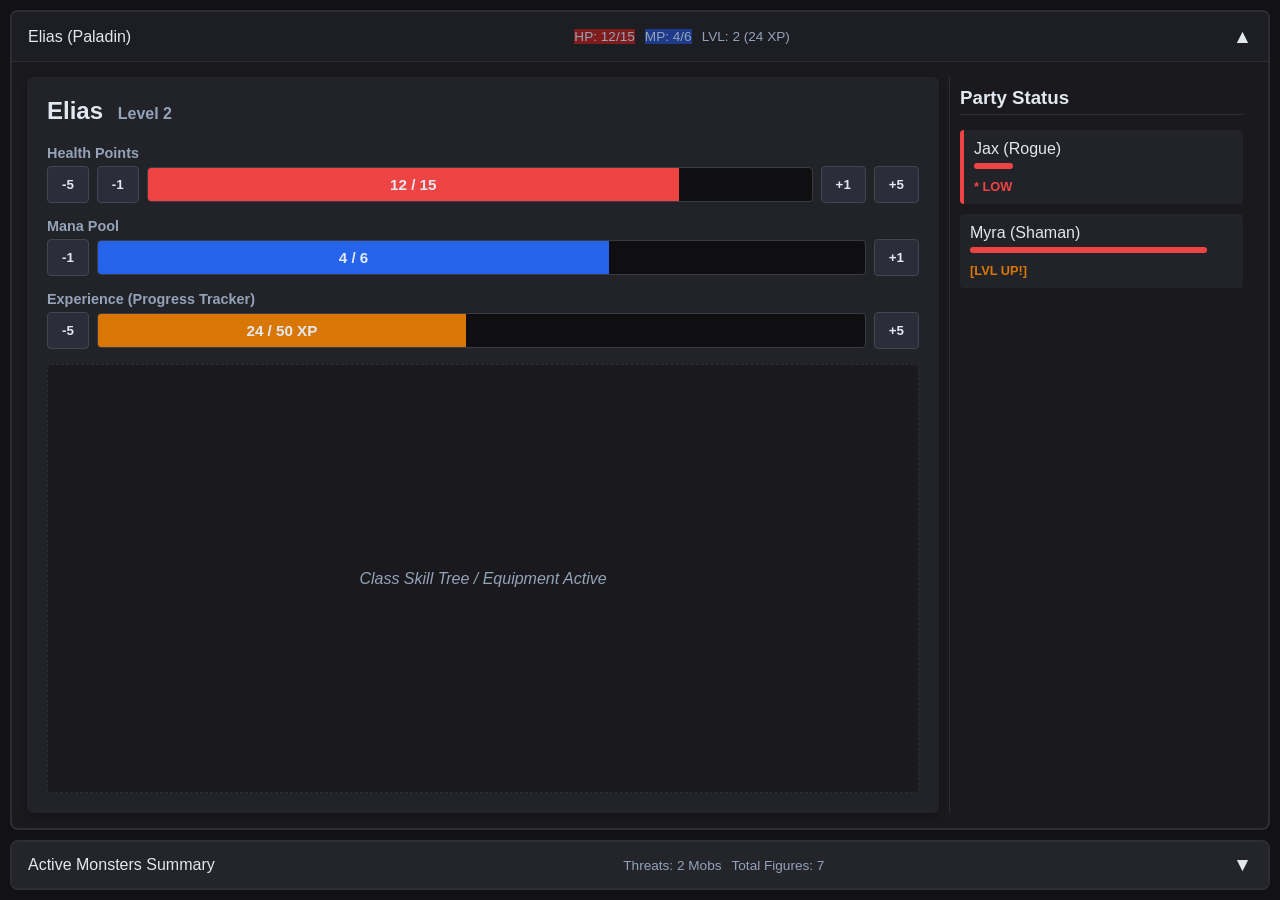
==== index.html @ e8e13e91 "Basic First version" ====
<!DOCTYPE html>
<html lang="en">
<head>
    <meta charset="UTF-8">
    <meta name="viewport" content="width=device-width, initial-scale=1.0">
    <title>Tabletop Data Tracker Engine</title>
    <link rel="stylesheet" href="./src/css/core.css">
    <link rel="stylesheet" href="./src/css/players.css">
    <link rel="stylesheet" href="./src/css/monsters.css">
    <link rel="manifest" href="./manifest.json">
</head>
<body>
    <div id="app" data-game-engine="massive-darkness-2">
        
        <section id="player-frame" class="frame expanded">
            <div class="resume-hud"> <!-- onclick removed -->
                <span class="hero-name">Elias (Paladin)</span>
                <div class="hud-mini-stats">
                    <span class="stat-badge hp">HP: 12/15</span>
                    <span class="stat-badge mana">MP: 4/6</span>
                    <span class="stat-badge xp">LVL: 2 (24 XP)</span>
                </div>
                <div class="hud-toggle-icon">▲</div>
            </div>

            <div class="frame-content">
                <div class="focused-character-card" data-character-id="player1">
                    <h2>Elias <span class="level-indicator">Level 2</span></h2>
                    
                    <div class="stat-slider-group">
                        <div class="vector-control hp-vector">
                            <label>Health Points</label>
                            <div class="slider-interaction">
                                <button class="btn btn-step" data-stat-type="hp" data-amount="-5">-5</button>
                                <button class="btn btn-step" data-stat-type="hp" data-amount="-1">-1</button>
                                <div class="bar-container"><div class="bar-fill" style="width: 80%;">12 / 15</div></div>
                                <button class="btn btn-step" data-stat-type="hp" data-amount="1">+1</button>
                                <button class="btn btn-step" data-stat-type="hp" data-amount="5">+5</button>
                            </div>
                        </div>

                        <div class="vector-control mana-vector">
                            <label>Mana Pool</label>
                            <div class="slider-interaction">
                                <button class="btn btn-step" data-stat-type="mp" data-amount="-1">-1</button>
                                <div class="bar-container"><div class="bar-fill" style="width: 66%;">4 / 6</div></div>
                                <button class="btn btn-step" data-stat-type="mp" data-amount="1">+1</button>
                            </div>
                        </div>

                        <div class="vector-control xp-vector">
                            <label>Experience (Progress Tracker)</label>
                            <div class="slider-interaction"> <!-- Added for XP adjustment buttons -->
                                <button class="btn btn-step" data-stat-type="xp" data-amount="-5">-5</button>
                                <div class="bar-container readonly"><div class="bar-fill" style="width: 48%;">24 / 50 XP</div></div>
                                <button class="btn btn-step" data-stat-type="xp" data-amount="5">+5</button>
                            </div>
                        </div>
                    </div>

                    <div class="dynamic-inventory-zone">
                        <div class="slot-placeholder">Class Skill Tree / Equipment Active</div>
                    </div>
                </div>

                <div class="party-hub-sidebar">
                    <h3>Party Status</h3>
                    <div class="party-member-row critical">
                        <span>Jax (Rogue)</span>
                        <div class="mini-bar color-hp" style="width: 15%;"></div>
                        <span class="alert-tag">* LOW</span>
                    </div>
                    <div class="party-member-row">
                        <span>Myra (Shaman)</span>
                        <div class="mini-bar color-hp" style="width: 90%;"></div>
                        <span class="level-up-tag">[LVL UP!]</span>
                    </div>
                </div>
            </div>
        </section>

        <section id="monster-frame" class="frame collapsed">
            <div class="resume-hud"> <!-- onclick removed -->
                <span class="frame-title">Active Monsters Summary</span>
                <div class="hud-mini-stats">
                    <span>Threats: 2 Mobs</span>
                    <span class="stat-badge mob-count">Total Figures: 7</span>
                </div>
                <div class="hud-toggle-icon">▼</div>
            </div>

            <div class="frame-content scrollable">
                <div class="monster-card mob-type" data-mob-id="ghoul-mob-1">
                    <div class="monster-header">
                        <h4>GHOUL MOB <span class="sub-text">(Level 2 Pack)</span></h4>
                        <button class="btn alert-btn clear-mob-trigger" data-mob-id="ghoul-mob-1">[TOTAL ROOM CLEAR / XP]</button> <!-- onclick removed -->
                    </div>

                    <div class="mob-health-breakdown">
                        <div class="entity-health-block leader">
                            <span class="label">LEADER</span>
                            <div class="bar-container"><div class="bar-fill" style="width: 100%;">12 / 12 HP</div></div>
                        </div>
                        
                        <div class="minions-grid">
                            <div class="entity-health-block minion alive">
                                <span class="label">M1</span>
                                <div class="mini-health-dot full">5/5</div>
                            </div>
                            <div class="entity-health-block minion alive">
                                <span class="label">M2</span>
                                <div class="mini-health-dot full">5/5</div>
                            </div>
                            <div class="entity-health-block minion partial">
                                <span class="label">M3</span>
                                <div class="mini-health-dot damaged">3/5</div>
                            </div>
                            <div class="entity-health-block minion dead">
                                <span class="label">M4</span>
                                <div class="mini-health-dot empty">[X]</div>
                            </div>
                            <div class="entity-health-block minion dead">
                                <span class="label">M5</span>
                                <div class="mini-health-dot empty">[X]</div>
                            </div>
                        </div>
                    </div>

                    <div class="monster-controls">
                        <button class="btn btn-dmg" data-mob-id="ghoul-mob-1" data-amount="-5">-5 DMG</button> <!-- onclick removed -->
                        <button class="btn btn-dmg" data-mob-id="ghoul-mob-1" data-amount="-1">-1 DMG</button> <!-- onclick removed -->
                        <span class="action-alert-msg">"Remove 2 Minion Figures from Board"</span>
                    </div>
                </div>

                <div class="monster-card boss-type" data-mob-id="cyclops-boss-1">
                    <div class="monster-header">
                        <h4>CYCLOPS <span class="sub-text">(Roaming Monster)</span></h4>
                    </div>
                    <div class="vector-control hp-vector">
                        <div class="bar-container"><div class="bar-fill" style="width: 65%;">52 / 80 HP</div></div>
                    </div>
                    <div class="monster-controls">
                        <button class="btn btn-dmg-macro" data-mob-id="cyclops-boss-1" data-amount="-10">-10</button> <!-- onclick removed -->
                        <button class="btn btn-dmg" data-mob-id="cyclops-boss-1" data-amount="-5">-5</button> <!-- onclick removed -->
                        <button class="btn btn-dmg" data-mob-id="cyclops-boss-1" data-amount="-1">-1</button> <!-- onclick removed -->
                    </div>
                </div>
            </div>
        </section>

    </div>
    <script src="./src/js/ui-controller.js"></script>
    <script src="./src/js/app.js"></script>
    <script>
    if ('serviceWorker' in navigator) {
        window.addEventListener('load', () => {
            navigator.serviceWorker.register('./sw.js')
                .then(registration => {
                    console.log('Service Worker registered! Scope:', registration.scope);
                })
                .catch(error => {
                    console.error('Service Worker registration failed:', error);
                });
        });
    }
    </script>
    <div style="display:none;">
    <link rel="import" href="/src/components/player-card.html" id="player-card-import">
    <link rel="import" href="/src/components/monster-group.html" id="monster-group-import">
    <!-- Or simply paste the content of those files directly here inside a <div id="templates"> -->
    <div id="template-container">
        <!-- Paste the content of your two html files here -->
    </div>
    </div>
</body>
</html>
---- src/css/core.css ----
/* Core Layout Resets & Global Variables */
* {
    box-sizing: border-box;
    margin: 0;
    padding: 0;
}

:root {
    --taphous5e-dark-bg-0: #121214;
    --taphous5e-dark-bg-1: #1a1a1e;
    --taphous5e-dark-bg-2: #1d1d24;
    --taphous5e-dark-bg-3: #222229;
    --taphous5e-dark-bg-4: #24242b;
    --taphous5e-dark-border: #2d2d34;
    --taphous5e-dark-border-light: #3a3a45;
    --taphous5e-dark-text-primary: #e2e8f0;
    --taphous5e-dark-text-secondary: #94a3b8;
    --taphous5e-dark-highlight-red: #ef4444;
    --taphous5e-dark-highlight-blue: #2563eb;
    --taphous5e-dark-highlight-orange: #d97706;
    --taphous5e-dark-button-bg: #2d2d39;
    --taphous5e-dark-button-border: #444452;
    --taphous5e-dark-button-hover: #3e3e4f;
    --taphous5e-dark-damage-btn-bg: #7f1d1d;
    --taphous5e-dark-damage-btn-border: #b91c1c;
    --taphous5e-dark-damage-btn-hover: #991b1b;
    --taphous5e-dark-alert-color: #f59e0b;
}

body {
    background-color: var(--taphous5e-dark-bg-0);
    color: var(--taphous5e-dark-text-primary);
    font-family: 'Segoe UI', Tahoma, Geneva, Verdana, sans-serif;
    height: 100vh;
    overflow: hidden;
    display: flex; /* Ensure body uses flex to manage #app height */
    margin: 0;
}

#app {
    display: flex;
    flex-direction: column;
    height: 100vh; /* Takes full viewport height */
    width: 100vw; /* Takes full viewport width */
    padding: 10px;
    gap: 10px;
}

/* Accordion Frame Logic */
.frame {
    display: flex;
    flex-direction: column;
    background-color: var(--taphous5e-dark-bg-1);
    border: 2px solid var(--taphous5e-dark-border);
    border-radius: 8px;
    overflow: hidden;
    transition: flex 0.4s cubic-bezier(0.16, 1, 0.3, 1), background-color 0.3s ease;
}

.frame.expanded {
    flex: 1 1 85%; /* Takes up more space when expanded */
}

.frame.expanded .frame-content {
    display: grid; /* Content inside expanded frame uses grid */
    opacity: 1;
    pointer-events: auto; /* Enable interactions */
}

.frame.collapsed {
    flex: 0 0 50px; /* Collapses to a fixed height */
    cursor: pointer;
}

.frame.collapsed .frame-content {
    display: none; /* Hide content when collapsed */
    opacity: 0;
    pointer-events: none; /* Disable interactions */
}

.frame.collapsed .resume-hud {
    background-color: var(--taphous5e-dark-bg-4);
}

.resume-hud {
    display: flex;
    justify-content: space-between;
    align-items: center;
    padding: 12px 16px;
    height: 50px; /* Fixed height for the header */
    background-color: var(--taphous5e-dark-bg-2);
    border-bottom: 1px solid var(--taphous5e-dark-border);
    user-select: none;
    transition: background-color 0.3s ease;
}

.hud-mini-stats {
    display: flex;
    gap: 10px;
    font-size: 0.85rem;
    color: var(--taphous5e-dark-text-secondary);
}

.hud-toggle-icon {
    font-size: 1.2rem;
    font-weight: bold;
    color: var(--taphous5e-dark-text-primary);
    transition: transform 0.3s ease;
}

/* Base Button Styling */
.btn {
    background-color: var(--taphous5e-dark-button-bg);
    color: var(--taphous5e-dark-text-primary);
    border: 1px solid var(--taphous5e-dark-button-border);
    padding: 10px 14px;
    font-weight: bold;
    border-radius: 4px;
    cursor: pointer;
    transition: background-color 0.2s ease, border-color 0.2s ease;
    white-space: nowrap; /* Prevent text wrapping */
}

.btn:hover {
    background-color: var(--taphous5e-dark-button-hover);
}

.btn:active {
    transform: translateY(1px);
}

.btn.alert-btn {
    background-color: var(--taphous5e-dark-highlight-red);
    border-color: var(--taphous5e-dark-highlight-red);
}
.btn.alert-btn:hover {
    background-color: darken(var(--taphous5e-dark-highlight-red), 10%); /* Pseudo-darken */
}

/* Progress Bar Components */
.bar-container {
    flex-grow: 1;
    background-color: #0f0f12; /* Darkest background for empty part */
    height: 35px;
    border-radius: 4px;
    overflow: hidden;
    position: relative;
    border: 1px solid var(--taphous5e-dark-border-light);
    display: flex; /* For centering text */
    align-items: center; /* For centering text */
    justify-content: center; /* For centering text */
}

.bar-fill {
    height: 100%;
    width: 0%; /* Default to 0, controlled by JS */
    display: flex;
    align-items: center;
    justify-content: center;
    font-weight: bold;
    font-size: 0.95rem;
    transition: width 0.3s ease;
    background-color: #5a5a5a; /* Neutral default, overridden by game engine */
    position: absolute;
    left: 0;
    top: 0;
    color: var(--taphous5e-dark-text-primary); /* Ensure text is visible on bar */
}

.bar-container.readonly .bar-fill {
    cursor: default;
}

/* Game Engine Theming Hooks */
[data-game-engine="massive-darkness-2"] .hp-vector .bar-fill { background-color: var(--taphous5e-dark-highlight-red); }
[data-game-engine="massive-darkness-2"] .mana-vector .bar-fill { background-color: var(--taphous5e-dark-highlight-blue); }
[data-game-engine="massive-darkness-2"] .xp-vector .bar-fill { background-color: var(--taphous5e-dark-highlight-orange); }
[data-game-engine="massive-darkness-2"] .stat-badge.hp { background-color: var(--taphous5e-dark-damage-btn-bg); }
[data-game-engine="massive-darkness-2"] .stat-badge.mana { background-color: #1e3a8a; } /* Specific blue shade */

[data-game-engine="zombicide-2"] .mana-vector { display: none !important; }
[data-game-engine="zombicide-2"] .xp-vector .bar-fill { background-color: #dc2626; } /* Zombicide red */

[data-game-engine="marvel-zombies"] .mana-vector label::before { content: "Hunger Level"; }
---- src/css/players.css ----
/* Player Frame Specific Styles */
#player-frame .frame-content {
    grid-template-columns: 3fr minmax(200px, 1fr); /* Master-detail layout */
    height: calc(100% - 50px); /* Account for resume-hud height */
    gap: 10px;
    padding: 15px;
    overflow-y: auto; /* Allow scrolling if content overflows */
}

.focused-character-card {
    background-color: var(--taphous5e-dark-bg-3);
    border-radius: 6px;
    padding: 20px;
    display: flex;
    flex-direction: column;
    gap: 15px;
    box-shadow: 0 4px 8px rgba(0, 0, 0, 0.2);
}

.focused-character-card h2 {
    color: var(--taphous5e-dark-text-primary);
    margin-bottom: 5px;
}

.level-indicator {
    font-size: 1rem;
    color: var(--taphous5e-dark-text-secondary);
    margin-left: 8px;
}

.stat-slider-group {
    display: flex;
    flex-direction: column;
    gap: 15px;
}

.vector-control {
    display: flex;
    flex-direction: column;
    gap: 5px;
}

.vector-control label {
    font-weight: bold;
    color: var(--taphous5e-dark-text-secondary);
    font-size: 0.9rem;
}

.slider-interaction {
    display: flex;
    align-items: center;
    gap: 8px;
}

.dynamic-inventory-zone {
    flex-grow: 1; /* Takes remaining space */
    background-color: var(--taphous5e-dark-bg-1);
    border: 1px dashed var(--taphous5e-dark-border);
    border-radius: 4px;
    display: flex;
    align-items: center;
    justify-content: center;
    color: var(--taphous5e-dark-text-secondary);
    font-style: italic;
    min-height: 80px; /* Ensure some visibility when empty */
}

.party-hub-sidebar {
    background-color: var(--taphous5e-dark-bg-1);
    border-left: 1px solid var(--taphous5e-dark-border);
    padding: 10px;
    display: flex;
    flex-direction: column;
    gap: 10px;
    overflow-y: auto;
}

.party-hub-sidebar h3 {
    color: var(--taphous5e-dark-text-primary);
    margin-bottom: 5px;
    padding-bottom: 5px;
    border-bottom: 1px solid var(--taphous5e-dark-border);
}

.party-member-row {
    background-color: var(--taphous5e-dark-bg-3);
    padding: 10px;
    border-radius: 4px;
    display: flex;
    flex-direction: column; /* Changed to column for better stack on small screens */
    gap: 5px;
    align-items: flex-start; /* Align text to start */
}

.party-member-row.critical {
    border-left: 4px solid var(--taphous5e-dark-highlight-red);
}

.mini-bar {
    width: 100%; /* Full width within its container */
    height: 6px;
    background-color: var(--taphous5e-dark-highlight-red); /* Default to HP for party status */
    border-radius: 3px;
    transition: width 0.3s ease;
}

.alert-tag, .level-up-tag {
    font-size: 0.8rem;
    font-weight: bold;
    margin-top: 5px;
}

.alert-tag {
    color: var(--taphous5e-dark-highlight-red);
}

.level-up-tag {
    color: var(--taphous5e-dark-highlight-orange);
}

/* Responsive Adjustments for Player Frame */
@media (max-width: 768px) {
    #player-frame .frame-content {
        grid-template-columns: 1fr; /* Stack main card and sidebar on smaller screens */
    }
    .party-hub-sidebar {
        border-left: none; /* Remove border when stacked */
        border-top: 1px solid var(--taphous5e-dark-border); /* Add top border for separation */
    }
}
---- src/css/monsters.css ----
/* Monster Frame Specific Styles */
#monster-frame .frame-content {
    grid-template-columns: 1fr; /* Single column layout for monster cards */
    height: calc(100% - 50px); /* Account for resume-hud height */
    padding: 15px;
    gap: 15px;
    overflow-y: auto; /* Enable scrolling for monster list */
}

.monster-card {
    background-color: var(--taphous5e-dark-bg-3);
    border: 1px solid var(--taphous5e-dark-border-light);
    border-radius: 6px;
    padding: 15px;
    box-shadow: 0 2px 4px rgba(0, 0, 0, 0.15);
}

.monster-header {
    display: flex;
    justify-content: space-between;
    align-items: center;
    margin-bottom: 12px;
    border-bottom: 1px solid var(--taphous5e-dark-border);
    padding-bottom: 8px;
}

.monster-header h4 {
    color: var(--taphous5e-dark-text-primary);
    font-size: 1.2rem;
}

.monster-header .sub-text {
    font-size: 0.9rem;
    color: var(--taphous5e-dark-text-secondary);
    margin-left: 8px;
}

.mob-health-breakdown {
    display: flex;
    flex-direction: column;
    gap: 10px;
    margin-bottom: 12px;
}

.minions-grid {
    display: grid;
    grid-template-columns: repeat(auto-fit, minmax(65px, 1fr)); /* Responsive grid for minions */
    gap: 8px;
    margin-top: 10px;
}

.entity-health-block {
    background-color: var(--taphous5e-dark-bg-1);
    border: 1px solid var(--taphous5e-dark-border);
    padding: 8px;
    border-radius: 4px;
    text-align: center;
    color: var(--taphous5e-dark-text-primary);
    font-size: 0.9rem;
}

.entity-health-block.leader {
    background-color: var(--taphous5e-dark-bg-2);
    border-color: var(--taphous5e-dark-highlight-red);
    padding: 10px;
}

.entity-health-block .label {
    font-weight: bold;
    display: block; /* Ensure label takes full width */
    margin-bottom: 4px;
}

.mini-health-dot {
    font-weight: bold;
    font-size: 0.85rem;
    display: block; /* Ensure it's on its own line */
}

.entity-health-block.alive .mini-health-dot.full {
    color: limegreen; /* Example color for full health */
}
.entity-health-block.minion.partial .mini-health-dot.damaged {
    color: var(--taphous5e-dark-highlight-orange); /* Example color for damaged */
}
.entity-health-block.minion.dead {
    opacity: 0.35;
    background-color: var(--taphous5e-dark-bg-0);
    border-color: #333;
    color: var(--taphous5e-dark-text-secondary);
}
.entity-health-block.minion.dead .mini-health-dot.empty {
    color: var(--taphous5e-dark-highlight-red);
}


.monster-controls {
    display: flex;
    align-items: center;
    gap: 10px;
    margin-top: 15px;
    flex-wrap: wrap; /* Allow controls to wrap on smaller screens */
}

.btn-dmg, .btn-dmg-macro {
    background-color: var(--taphous5e-dark-damage-btn-bg);
    border-color: var(--taphous5e-dark-damage-btn-border);
}

.btn-dmg:hover, .btn-dmg-macro:hover {
    background-color: var(--taphous5e-dark-damage-btn-hover);
}

.action-alert-msg {
    color: var(--taphous5e-dark-alert-color);
    font-size: 0.9rem;
    font-style: italic;
    margin-left: auto; /* Push to the right */
}

/* Specific styling for boss types if needed */
.monster-card.boss-type .vector-control {
    margin-top: 10px;
}

/* Responsive Adjustments for Monster Frame */
@media (max-width: 480px) {
    .monster-header {
        flex-direction: column;
        align-items: flex-start;
        gap: 5px;
    }
    .monster-controls {
        justify-content: center;
    }
    .action-alert-msg {
        margin-left: 0; /* Center when controls wrap */
        text-align: center;
        width: 100%;
    }
}
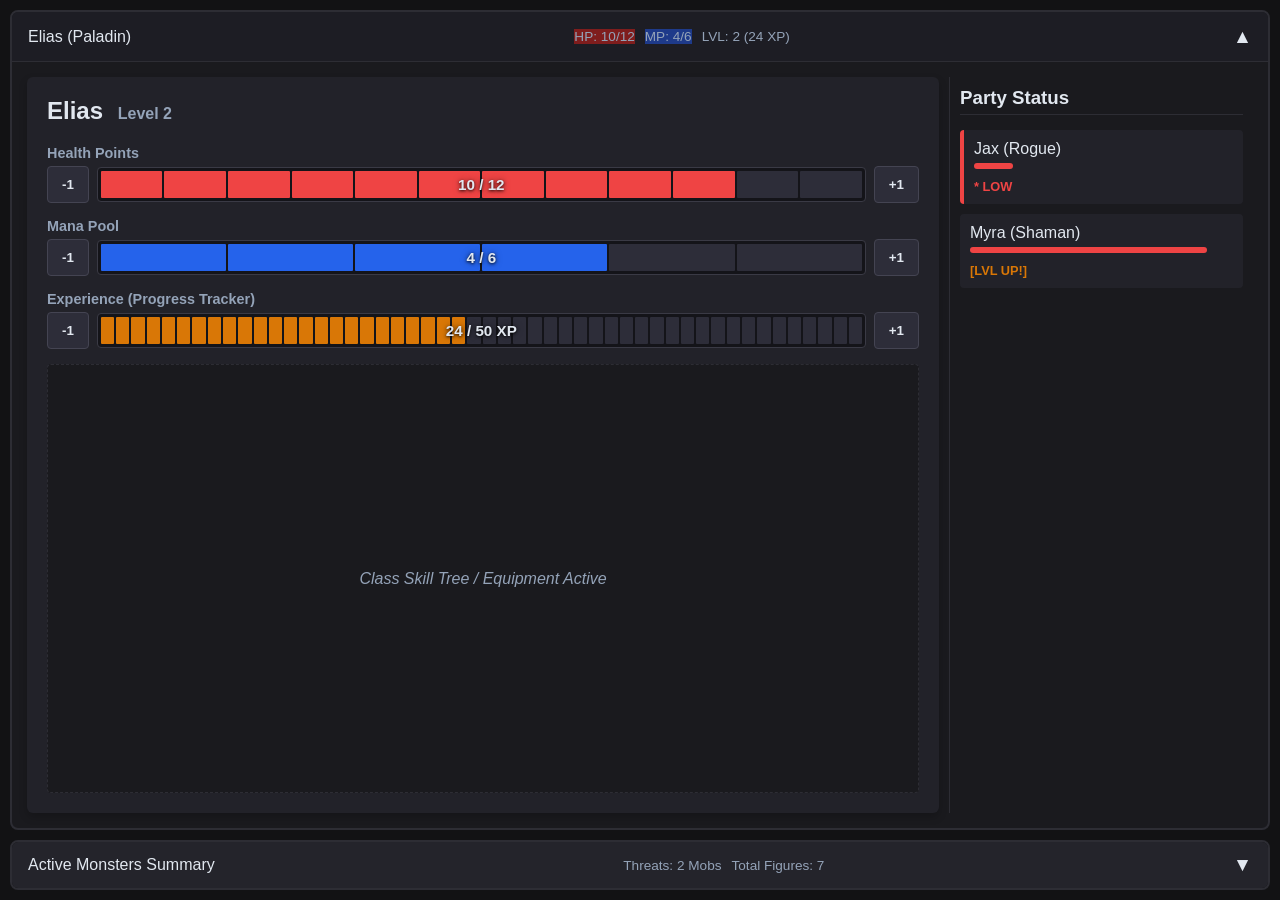
==== commit d96ce925: "Update to monster layout and various fixes." ====
--- a/index.html
+++ b/index.html
@@ -13,29 +13,27 @@
     <div id="app" data-game-engine="massive-darkness-2">
         
         <section id="player-frame" class="frame expanded">
-            <div class="resume-hud"> <!-- onclick removed -->
+            <div class="resume-hud">
                 <span class="hero-name">Elias (Paladin)</span>
                 <div class="hud-mini-stats">
-                    <span class="stat-badge hp">HP: 12/15</span>
-                    <span class="stat-badge mana">MP: 4/6</span>
-                    <span class="stat-badge xp">LVL: 2 (24 XP)</span>
+                    <span class="stat-badge hp">HP: <span class="hud-hp">10</span>/<span class="hud-maxhp">12</span></span>
+                    <span class="stat-badge mana">MP: <span class="hud-mp">4</span>/<span class="hud-maxmp">6</span></span>
+                    <span class="stat-badge xp">LVL: <span class="hud-lvl">2</span> (<span class="hud-xp">24</span> XP)</span>
                 </div>
                 <div class="hud-toggle-icon">▲</div>
             </div>
 
             <div class="frame-content">
                 <div class="focused-character-card" data-character-id="player1">
-                    <h2>Elias <span class="level-indicator">Level 2</span></h2>
+                    <h2><span class="char-name">Elias</span> <span class="level-indicator">Level <span class="char-lvl">2</span></span></h2>
                     
                     <div class="stat-slider-group">
                         <div class="vector-control hp-vector">
                             <label>Health Points</label>
                             <div class="slider-interaction">
-                                <button class="btn btn-step" data-stat-type="hp" data-amount="-5">-5</button>
                                 <button class="btn btn-step" data-stat-type="hp" data-amount="-1">-1</button>
-                                <div class="bar-container"><div class="bar-fill" style="width: 80%;">12 / 15</div></div>
+                                <div class="bar-container"><span class="bar-text">10 / 12</span></div>
                                 <button class="btn btn-step" data-stat-type="hp" data-amount="1">+1</button>
-                                <button class="btn btn-step" data-stat-type="hp" data-amount="5">+5</button>
                             </div>
                         </div>
 
@@ -43,17 +41,17 @@
                             <label>Mana Pool</label>
                             <div class="slider-interaction">
                                 <button class="btn btn-step" data-stat-type="mp" data-amount="-1">-1</button>
-                                <div class="bar-container"><div class="bar-fill" style="width: 66%;">4 / 6</div></div>
+                                <div class="bar-container"><span class="bar-text">4 / 6</span></div>
                                 <button class="btn btn-step" data-stat-type="mp" data-amount="1">+1</button>
                             </div>
                         </div>
 
                         <div class="vector-control xp-vector">
                             <label>Experience (Progress Tracker)</label>
-                            <div class="slider-interaction"> <!-- Added for XP adjustment buttons -->
-                                <button class="btn btn-step" data-stat-type="xp" data-amount="-5">-5</button>
-                                <div class="bar-container readonly"><div class="bar-fill" style="width: 48%;">24 / 50 XP</div></div>
-                                <button class="btn btn-step" data-stat-type="xp" data-amount="5">+5</button>
+                            <div class="slider-interaction">
+                                <button class="btn btn-step" data-stat-type="xp" data-amount="-1">-1</button>
+                                <div class="bar-container readonly"><span class="bar-text">24 / 50 XP</span></div>
+                                <button class="btn btn-step" data-stat-type="xp" data-amount="1">+1</button>
                             </div>
                         </div>
                     </div>
@@ -93,43 +91,24 @@
                 <div class="monster-card mob-type" data-mob-id="ghoul-mob-1">
                     <div class="monster-header">
                         <h4>GHOUL MOB <span class="sub-text">(Level 2 Pack)</span></h4>
-                        <button class="btn alert-btn clear-mob-trigger" data-mob-id="ghoul-mob-1">[TOTAL ROOM CLEAR / XP]</button> <!-- onclick removed -->
+                        <button class="btn alert-btn clear-mob-trigger" data-mob-id="ghoul-mob-1">ROOM CLEAR / CLAIM XP</button>
                     </div>
 
                     <div class="mob-health-breakdown">
-                        <div class="entity-health-block leader">
-                            <span class="label">LEADER</span>
-                            <div class="bar-container"><div class="bar-fill" style="width: 100%;">12 / 12 HP</div></div>
+                        <div class="entity-health-block encounter-bar">
+                            <span class="label">LEADER + MINIONS</span>
+                            <div class="bar-container"><span class="bar-text">15 / 15 HP</span></div>
                         </div>
                         
-                        <div class="minions-grid">
-                            <div class="entity-health-block minion alive">
-                                <span class="label">M1</span>
-                                <div class="mini-health-dot full">5/5</div>
-                            </div>
-                            <div class="entity-health-block minion alive">
-                                <span class="label">M2</span>
-                                <div class="mini-health-dot full">5/5</div>
-                            </div>
-                            <div class="entity-health-block minion partial">
-                                <span class="label">M3</span>
-                                <div class="mini-health-dot damaged">3/5</div>
-                            </div>
-                            <div class="entity-health-block minion dead">
-                                <span class="label">M4</span>
-                                <div class="mini-health-dot empty">[X]</div>
-                            </div>
-                            <div class="entity-health-block minion dead">
-                                <span class="label">M5</span>
-                                <div class="mini-health-dot empty">[X]</div>
-                            </div>
+                        <div class="minions-grid" data-mob-id="ghoul-mob-1">
                         </div>
                     </div>
 
                     <div class="monster-controls">
-                        <button class="btn btn-dmg" data-mob-id="ghoul-mob-1" data-amount="-5">-5 DMG</button> <!-- onclick removed -->
-                        <button class="btn btn-dmg" data-mob-id="ghoul-mob-1" data-amount="-1">-1 DMG</button> <!-- onclick removed -->
-                        <span class="action-alert-msg">"Remove 2 Minion Figures from Board"</span>
+                        <button class="btn btn-dmg" data-mob-id="ghoul-mob-1" data-amount="-5">-5 DMG</button>
+                        <button class="btn btn-dmg" data-mob-id="ghoul-mob-1" data-amount="-1">-1 DMG</button>
+                        <button class="btn btn-heal" data-mob-id="ghoul-mob-1" data-amount="1">+1 HEAL</button>
+                        <span class="action-alert-msg" id="mob-ghoul-msg">Damage reduces total encounter HP</span>
                     </div>
                 </div>
 
@@ -138,12 +117,13 @@
                         <h4>CYCLOPS <span class="sub-text">(Roaming Monster)</span></h4>
                     </div>
                     <div class="vector-control hp-vector">
-                        <div class="bar-container"><div class="bar-fill" style="width: 65%;">52 / 80 HP</div></div>
+                        <div class="bar-container"><span class="bar-text">52 / 80 HP</span></div>
                     </div>
                     <div class="monster-controls">
-                        <button class="btn btn-dmg-macro" data-mob-id="cyclops-boss-1" data-amount="-10">-10</button> <!-- onclick removed -->
-                        <button class="btn btn-dmg" data-mob-id="cyclops-boss-1" data-amount="-5">-5</button> <!-- onclick removed -->
-                        <button class="btn btn-dmg" data-mob-id="cyclops-boss-1" data-amount="-1">-1</button> <!-- onclick removed -->
+                        <button class="btn btn-dmg-macro" data-mob-id="cyclops-boss-1" data-amount="-10">-10</button>
+                        <button class="btn btn-dmg" data-mob-id="cyclops-boss-1" data-amount="-5">-5</button>
+                        <button class="btn btn-dmg" data-mob-id="cyclops-boss-1" data-amount="-1">-1</button>
+                        <button class="btn btn-heal" data-mob-id="cyclops-boss-1" data-amount="1">+1 HEAL</button>
                     </div>
                 </div>
             </div>
--- a/src/css/core.css
+++ b/src/css/core.css
@@ -171,6 +171,24 @@
     cursor: default;
 }
 
+/* Text overlay on top of segmented bars */
+.bar-text {
+    position: absolute;
+    z-index: 2;
+    left: 0;
+    top: 0;
+    width: 100%;
+    height: 100%;
+    display: flex;
+    align-items: center;
+    justify-content: center;
+    font-weight: bold;
+    font-size: 0.95rem;
+    color: var(--taphous5e-dark-text-primary);
+    text-shadow: 0 1px 3px rgba(0, 0, 0, 0.8), 0 0 6px rgba(0, 0, 0, 0.5);
+    pointer-events: none;
+}
+
 /* Game Engine Theming Hooks */
 [data-game-engine="massive-darkness-2"] .hp-vector .bar-fill { background-color: var(--taphous5e-dark-highlight-red); }
 [data-game-engine="massive-darkness-2"] .mana-vector .bar-fill { background-color: var(--taphous5e-dark-highlight-blue); }
@@ -181,4 +199,31 @@
 [data-game-engine="zombicide-2"] .mana-vector { display: none !important; }
 [data-game-engine="zombicide-2"] .xp-vector .bar-fill { background-color: #dc2626; } /* Zombicide red */
 
-[data-game-engine="marvel-zombies"] .mana-vector label::before { content: "Hunger Level"; }+[data-game-engine="marvel-zombies"] .mana-vector label::before { content: "Hunger Level"; }
+
+/* Segmented Bar Styling */
+.bar-container.segmented {
+    display: flex;
+    flex-wrap: nowrap;
+    gap: 2px;
+    padding: 3px;
+    background-color: rgba(0, 0, 0, 0.4);
+    height: 35px;
+    border: 1px solid var(--taphous5e-dark-border-light);
+    justify-content: flex-start;
+    align-items: stretch;
+    overflow: hidden;
+}
+
+.segment {
+    flex: 1 1 0;
+    border-radius: 1px;
+    background-color: #2d2d39; /* Default "empty" color */
+    transition: background-color 0.2s ease;
+}
+
+/* Colors for the squares */
+.hp-vector .segment.filled,
+.entity-health-block.encounter-bar .segment.filled { background-color: var(--taphous5e-dark-highlight-red); }
+.mana-vector .segment.filled { background-color: var(--taphous5e-dark-highlight-blue); }
+.xp-vector .segment.filled { background-color: var(--taphous5e-dark-highlight-orange); }
--- a/src/css/monsters.css
+++ b/src/css/monsters.css
@@ -59,7 +59,7 @@
     font-size: 0.9rem;
 }
 
-.entity-health-block.leader {
+.entity-health-block.encounter-bar {
     background-color: var(--taphous5e-dark-bg-2);
     border-color: var(--taphous5e-dark-highlight-red);
     padding: 10px;
@@ -67,29 +67,85 @@
 
 .entity-health-block .label {
     font-weight: bold;
-    display: block; /* Ensure label takes full width */
+    display: block;
     margin-bottom: 4px;
+    font-size: 0.85rem;
+    text-transform: uppercase;
+    letter-spacing: 0.5px;
 }
 
 .mini-health-dot {
     font-weight: bold;
-    font-size: 0.85rem;
-    display: block; /* Ensure it's on its own line */
-}
-
-.entity-health-block.alive .mini-health-dot.full {
-    color: limegreen; /* Example color for full health */
-}
-.entity-health-block.minion.partial .mini-health-dot.damaged {
-    color: var(--taphous5e-dark-highlight-orange); /* Example color for damaged */
-}
-.entity-health-block.minion.dead {
-    opacity: 0.35;
+    font-size: 1.1rem;
+    display: block;
+    padding: 4px 0;
+}
+
+/* Sub-header between total bar and minion grid */
+.figurines-header {
+    display: flex;
+    align-items: center;
+    gap: 8px;
+    margin-top: 4px;
+    margin-bottom: 2px;
+    padding: 2px 0;
+}
+.figurines-header span {
+    color: var(--taphous5e-dark-text-secondary);
+    font-size: 0.8rem;
+    font-weight: bold;
+    text-transform: uppercase;
+    letter-spacing: 1px;
+}
+.figurines-header hr {
+    flex: 1;
+    border: none;
+    border-top: 1px solid var(--taphous5e-dark-border);
+}
+
+/* Each figurine box - clearly visible card */
+.minions-grid .entity-health-block {
+    background-color: var(--taphous5e-dark-bg-3);
+    border: 2px solid var(--taphous5e-dark-border-light);
+    padding: 12px 8px;
+    border-radius: 6px;
+    min-height: 70px;
+    display: flex;
+    flex-direction: column;
+    justify-content: center;
+    align-items: center;
+}
+
+.minions-grid .entity-health-block.leader {
+    border-color: var(--taphous5e-dark-highlight-red);
+    background-color: var(--taphous5e-dark-bg-2);
+}
+
+/* Alive state */
+.minions-grid .entity-health-block.alive {
+    border-color: #22c55e;
+}
+.minions-grid .entity-health-block.alive .mini-health-dot {
+    color: #22c55e;
+}
+
+/* Partial/damaged state */
+.minions-grid .entity-health-block.partial {
+    border-color: var(--taphous5e-dark-highlight-orange);
+    background-color: rgba(217, 119, 6, 0.1);
+}
+.minions-grid .entity-health-block.partial .mini-health-dot {
+    color: var(--taphous5e-dark-highlight-orange);
+}
+
+/* Dead state */
+.minions-grid .entity-health-block.dead {
+    opacity: 0.4;
     background-color: var(--taphous5e-dark-bg-0);
     border-color: #333;
-    color: var(--taphous5e-dark-text-secondary);
-}
-.entity-health-block.minion.dead .mini-health-dot.empty {
+    text-decoration: line-through;
+}
+.minions-grid .entity-health-block.dead .mini-health-dot {
     color: var(--taphous5e-dark-highlight-red);
 }
 
@@ -109,6 +165,14 @@
 
 .btn-dmg:hover, .btn-dmg-macro:hover {
     background-color: var(--taphous5e-dark-damage-btn-hover);
+}
+
+.btn-heal {
+    background-color: #14532d;
+    border-color: #166534;
+}
+.btn-heal:hover {
+    background-color: #166534;
 }
 
 .action-alert-msg {
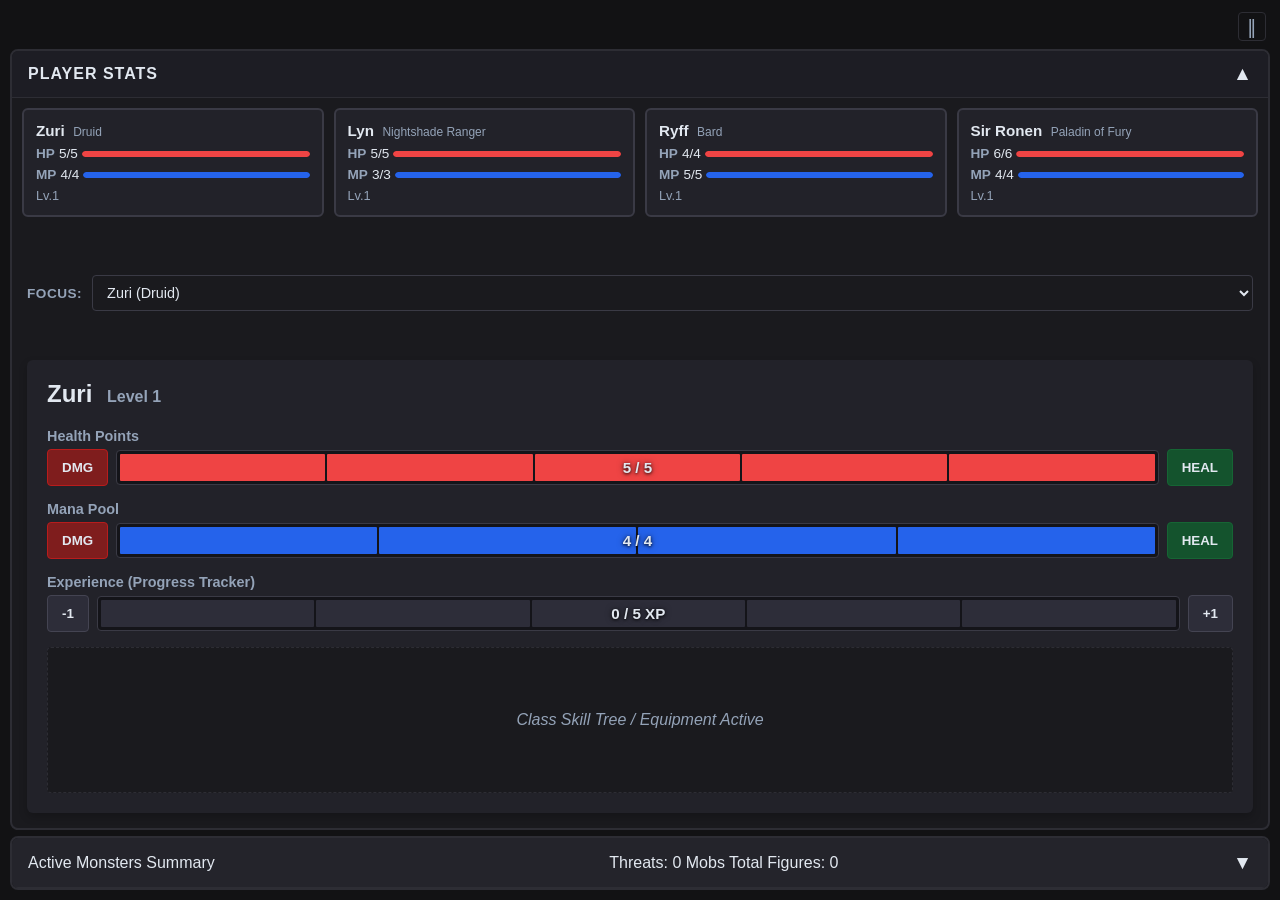
==== commit 803b9263: "MD2 character DB first import with exp tracker.  Some layout changes." ====
--- a/index.html
+++ b/index.html
@@ -10,39 +10,55 @@
     <link rel="manifest" href="./manifest.json">
 </head>
 <body>
-    <div id="app" data-game-engine="massive-darkness-2">
+    <div id="app" data-game-engine="massive-darkness-2" class="layout-vertical">
         
+        <!-- Layout Toggle -->
+        <div id="layout-bar">
+            <span id="layout-toggle" class="layout-btn" title="Toggle horizontal/vertical layout">‖</span>
+        </div>
+
+        <!-- Player Frame -->
         <section id="player-frame" class="frame expanded">
-            <div class="resume-hud">
-                <span class="hero-name">Elias (Paladin)</span>
-                <div class="hud-mini-stats">
-                    <span class="stat-badge hp">HP: <span class="hud-hp">10</span>/<span class="hud-maxhp">12</span></span>
-                    <span class="stat-badge mana">MP: <span class="hud-mp">4</span>/<span class="hud-maxmp">6</span></span>
-                    <span class="stat-badge xp">LVL: <span class="hud-lvl">2</span> (<span class="hud-xp">24</span> XP)</span>
-                </div>
+            <div class="player-frame-header" data-toggle-frame="player-frame">
+                <span class="frame-title">PLAYER STATS</span>
                 <div class="hud-toggle-icon">▲</div>
             </div>
 
+            <!-- Player grid cards - always visible even when collapsed -->
+            <div id="player-cards-grid" class="player-cards-grid"></div>
+
+            <!-- Collapsible content (character detail) -->
             <div class="frame-content">
+                <!-- Character selector -->
+                <div class="character-selector-row">
+                    <label class="selector-label">FOCUS:</label>
+                    <select id="character-selector" class="selector-select">
+                        <option value="">— Select character —</option>
+                    </select>
+                </div>
+
+                <!-- Focused character detail -->
                 <div class="focused-character-card" data-character-id="player1">
-                    <h2><span class="char-name">Elias</span> <span class="level-indicator">Level <span class="char-lvl">2</span></span></h2>
+                    <div class="focused-header">
+                        <h2><span class="char-name">Elias</span> <span class="level-indicator">Level <span class="char-lvl">2</span></span></h2>
+                    </div>
                     
                     <div class="stat-slider-group">
                         <div class="vector-control hp-vector">
                             <label>Health Points</label>
                             <div class="slider-interaction">
-                                <button class="btn btn-step" data-stat-type="hp" data-amount="-1">-1</button>
+                                <button class="btn btn-dmg" data-stat-type="hp" data-amount="-1">DMG</button>
                                 <div class="bar-container"><span class="bar-text">10 / 12</span></div>
-                                <button class="btn btn-step" data-stat-type="hp" data-amount="1">+1</button>
+                                <button class="btn btn-heal" data-stat-type="hp" data-amount="1">HEAL</button>
                             </div>
                         </div>
 
                         <div class="vector-control mana-vector">
                             <label>Mana Pool</label>
                             <div class="slider-interaction">
-                                <button class="btn btn-step" data-stat-type="mp" data-amount="-1">-1</button>
+                                <button class="btn btn-dmg" data-stat-type="mp" data-amount="-1">DMG</button>
                                 <div class="bar-container"><span class="bar-text">4 / 6</span></div>
-                                <button class="btn btn-step" data-stat-type="mp" data-amount="1">+1</button>
+                                <button class="btn btn-heal" data-stat-type="mp" data-amount="1">HEAL</button>
                             </div>
                         </div>
 
@@ -52,6 +68,7 @@
                                 <button class="btn btn-step" data-stat-type="xp" data-amount="-1">-1</button>
                                 <div class="bar-container readonly"><span class="bar-text">24 / 50 XP</span></div>
                                 <button class="btn btn-step" data-stat-type="xp" data-amount="1">+1</button>
+                                <button class="btn btn-add level-up-btn" id="btn-level-up" style="display:none;">LEVEL UP</button>
                             </div>
                         </div>
                     </div>
@@ -60,77 +77,45 @@
                         <div class="slot-placeholder">Class Skill Tree / Equipment Active</div>
                     </div>
                 </div>
-
-                <div class="party-hub-sidebar">
-                    <h3>Party Status</h3>
-                    <div class="party-member-row critical">
-                        <span>Jax (Rogue)</span>
-                        <div class="mini-bar color-hp" style="width: 15%;"></div>
-                        <span class="alert-tag">* LOW</span>
-                    </div>
-                    <div class="party-member-row">
-                        <span>Myra (Shaman)</span>
-                        <div class="mini-bar color-hp" style="width: 90%;"></div>
-                        <span class="level-up-tag">[LVL UP!]</span>
-                    </div>
-                </div>
             </div>
         </section>
 
+        <!-- Monster Frame -->
         <section id="monster-frame" class="frame collapsed">
-            <div class="resume-hud"> <!-- onclick removed -->
+            <div class="resume-hud" data-toggle-frame="monster-frame">
                 <span class="frame-title">Active Monsters Summary</span>
                 <div class="hud-mini-stats">
-                    <span>Threats: 2 Mobs</span>
-                    <span class="stat-badge mob-count">Total Figures: 7</span>
+                    <span>Threats: <span id="mob-count">0</span> Mobs</span>
+                    <span class="stat-badge mob-count">Total Figures: <span id="figure-count">0</span></span>
                 </div>
                 <div class="hud-toggle-icon">▼</div>
             </div>
 
             <div class="frame-content scrollable">
-                <div class="monster-card mob-type" data-mob-id="ghoul-mob-1">
-                    <div class="monster-header">
-                        <h4>GHOUL MOB <span class="sub-text">(Level 2 Pack)</span></h4>
-                        <button class="btn alert-btn clear-mob-trigger" data-mob-id="ghoul-mob-1">ROOM CLEAR / CLAIM XP</button>
+                <div id="monster-selector-panel" class="monster-selector-panel">
+                    <div class="selector-row">
+                        <span class="selector-label">ADD MONSTER:</span>
+                        <select id="selector-type" class="selector-select">
+                            <option value="group">Group (Leader + Minions)</option>
+                            <option value="roaming">Roaming Monster</option>
+                        </select>
+                        <select id="selector-monster" class="selector-select">
+                            <option value="">— Select monster —</option>
+                        </select>
+                        <button class="btn btn-add" id="btn-add-monster">+ SPAWN</button>
                     </div>
-
-                    <div class="mob-health-breakdown">
-                        <div class="entity-health-block encounter-bar">
-                            <span class="label">LEADER + MINIONS</span>
-                            <div class="bar-container"><span class="bar-text">15 / 15 HP</span></div>
-                        </div>
-                        
-                        <div class="minions-grid" data-mob-id="ghoul-mob-1">
-                        </div>
-                    </div>
-
-                    <div class="monster-controls">
-                        <button class="btn btn-dmg" data-mob-id="ghoul-mob-1" data-amount="-5">-5 DMG</button>
-                        <button class="btn btn-dmg" data-mob-id="ghoul-mob-1" data-amount="-1">-1 DMG</button>
-                        <button class="btn btn-heal" data-mob-id="ghoul-mob-1" data-amount="1">+1 HEAL</button>
-                        <span class="action-alert-msg" id="mob-ghoul-msg">Damage reduces total encounter HP</span>
+                    <div class="selector-info">
+                        <span>Auto-tier: <span id="auto-tier-display">1</span> · Minions: <span id="auto-minion-display">2</span></span>
                     </div>
                 </div>
 
-                <div class="monster-card boss-type" data-mob-id="cyclops-boss-1">
-                    <div class="monster-header">
-                        <h4>CYCLOPS <span class="sub-text">(Roaming Monster)</span></h4>
-                    </div>
-                    <div class="vector-control hp-vector">
-                        <div class="bar-container"><span class="bar-text">52 / 80 HP</span></div>
-                    </div>
-                    <div class="monster-controls">
-                        <button class="btn btn-dmg-macro" data-mob-id="cyclops-boss-1" data-amount="-10">-10</button>
-                        <button class="btn btn-dmg" data-mob-id="cyclops-boss-1" data-amount="-5">-5</button>
-                        <button class="btn btn-dmg" data-mob-id="cyclops-boss-1" data-amount="-1">-1</button>
-                        <button class="btn btn-heal" data-mob-id="cyclops-boss-1" data-amount="1">+1 HEAL</button>
-                    </div>
-                </div>
+                <div id="monster-cards-container"></div>
             </div>
         </section>
 
     </div>
     <script src="./src/js/ui-controller.js"></script>
+    <script src="./src/js/monster-library.js"></script>
     <script src="./src/js/app.js"></script>
     <script>
     if ('serviceWorker' in navigator) {
@@ -145,13 +130,5 @@
         });
     }
     </script>
-    <div style="display:none;">
-    <link rel="import" href="/src/components/player-card.html" id="player-card-import">
-    <link rel="import" href="/src/components/monster-group.html" id="monster-group-import">
-    <!-- Or simply paste the content of those files directly here inside a <div id="templates"> -->
-    <div id="template-container">
-        <!-- Paste the content of your two html files here -->
-    </div>
-    </div>
 </body>
 </html>
--- a/src/css/core.css
+++ b/src/css/core.css
@@ -33,20 +33,52 @@
     font-family: 'Segoe UI', Tahoma, Geneva, Verdana, sans-serif;
     height: 100vh;
     overflow: hidden;
-    display: flex; /* Ensure body uses flex to manage #app height */
+    display: flex;
     margin: 0;
 }
 
-#app {
+/* Layout Toggle Bar */
+#layout-bar {
+    display: flex;
+    justify-content: flex-end;
+    padding: 2px 4px;
+    background: transparent;
+}
+.layout-btn {
+    cursor: pointer;
+    color: var(--taphous5e-dark-text-secondary);
+    font-size: 1.2rem;
+    padding: 2px 8px;
+    border: 1px solid var(--taphous5e-dark-border);
+    border-radius: 4px;
+    user-select: none;
+}
+.layout-btn:hover {
+    color: var(--taphous5e-dark-text-primary);
+    background-color: var(--taphous5e-dark-button-hover);
+}
+
+/* App layout: vertical (default) */
+#app.layout-vertical {
     display: flex;
     flex-direction: column;
-    height: 100vh; /* Takes full viewport height */
-    width: 100vw; /* Takes full viewport width */
+    height: 100vh;
+    width: 100vw;
     padding: 10px;
-    gap: 10px;
-}
-
-/* Accordion Frame Logic */
+    gap: 6px;
+}
+
+/* App layout: horizontal */
+#app.layout-horizontal {
+    display: flex;
+    flex-direction: row;
+    height: 100vh;
+    width: 100vw;
+    padding: 10px;
+    gap: 6px;
+}
+
+/* Frame - AND behavior (each frame toggles independently) */
 .frame {
     display: flex;
     flex-direction: column;
@@ -54,31 +86,40 @@
     border: 2px solid var(--taphous5e-dark-border);
     border-radius: 8px;
     overflow: hidden;
-    transition: flex 0.4s cubic-bezier(0.16, 1, 0.3, 1), background-color 0.3s ease;
-}
-
-.frame.expanded {
-    flex: 1 1 85%; /* Takes up more space when expanded */
+    transition: flex 0.3s ease;
+}
+
+#app.layout-vertical .frame.expanded {
+    flex: 1;
+    min-height: 100px;
+}
+#app.layout-horizontal .frame.expanded {
+    flex: 1;
+    min-width: 200px;
 }
 
 .frame.expanded .frame-content {
-    display: grid; /* Content inside expanded frame uses grid */
+    display: grid;
     opacity: 1;
-    pointer-events: auto; /* Enable interactions */
+    pointer-events: auto;
 }
 
 .frame.collapsed {
-    flex: 0 0 50px; /* Collapses to a fixed height */
-    cursor: pointer;
+    flex: 0 0 auto;
+}
+#app.layout-horizontal .frame.collapsed {
+    flex: 0 0 auto;
+    min-width: 50px;
 }
 
 .frame.collapsed .frame-content {
-    display: none; /* Hide content when collapsed */
+    display: none;
     opacity: 0;
-    pointer-events: none; /* Disable interactions */
-}
-
-.frame.collapsed .resume-hud {
+    pointer-events: none;
+}
+
+.frame.collapsed .resume-hud,
+.frame.collapsed .player-frame-header {
     background-color: var(--taphous5e-dark-bg-4);
 }
 
@@ -87,25 +128,29 @@
     justify-content: space-between;
     align-items: center;
     padding: 12px 16px;
-    height: 50px; /* Fixed height for the header */
+    height: 50px;
     background-color: var(--taphous5e-dark-bg-2);
     border-bottom: 1px solid var(--taphous5e-dark-border);
     user-select: none;
-    transition: background-color 0.3s ease;
-}
-
-.hud-mini-stats {
-    display: flex;
-    gap: 10px;
-    font-size: 0.85rem;
-    color: var(--taphous5e-dark-text-secondary);
-}
-
-.hud-toggle-icon {
+}
+
+.resume-hud .hud-toggle-icon,
+.player-frame-header .hud-toggle-icon {
     font-size: 1.2rem;
     font-weight: bold;
     color: var(--taphous5e-dark-text-primary);
-    transition: transform 0.3s ease;
+}
+
+/* LEVEL UP button */
+.level-up-btn {
+    display: none;
+    background-color: #166534;
+    border-color: #22c55e;
+    color: #fff;
+    margin-left: auto;
+}
+.level-up-btn:hover {
+    background-color: #15803d;
 }
 
 /* Base Button Styling */
@@ -117,8 +162,7 @@
     font-weight: bold;
     border-radius: 4px;
     cursor: pointer;
-    transition: background-color 0.2s ease, border-color 0.2s ease;
-    white-space: nowrap; /* Prevent text wrapping */
+    white-space: nowrap;
 }
 
 .btn:hover {
@@ -133,38 +177,34 @@
     background-color: var(--taphous5e-dark-highlight-red);
     border-color: var(--taphous5e-dark-highlight-red);
 }
-.btn.alert-btn:hover {
-    background-color: darken(var(--taphous5e-dark-highlight-red), 10%); /* Pseudo-darken */
-}
 
 /* Progress Bar Components */
 .bar-container {
     flex-grow: 1;
-    background-color: #0f0f12; /* Darkest background for empty part */
+    background-color: #0f0f12;
     height: 35px;
     border-radius: 4px;
     overflow: hidden;
     position: relative;
     border: 1px solid var(--taphous5e-dark-border-light);
-    display: flex; /* For centering text */
-    align-items: center; /* For centering text */
-    justify-content: center; /* For centering text */
+    display: flex;
+    align-items: center;
+    justify-content: center;
 }
 
 .bar-fill {
     height: 100%;
-    width: 0%; /* Default to 0, controlled by JS */
+    width: 0%;
     display: flex;
     align-items: center;
     justify-content: center;
     font-weight: bold;
     font-size: 0.95rem;
-    transition: width 0.3s ease;
-    background-color: #5a5a5a; /* Neutral default, overridden by game engine */
+    background-color: #5a5a5a;
     position: absolute;
     left: 0;
     top: 0;
-    color: var(--taphous5e-dark-text-primary); /* Ensure text is visible on bar */
+    color: var(--taphous5e-dark-text-primary);
 }
 
 .bar-container.readonly .bar-fill {
@@ -194,10 +234,10 @@
 [data-game-engine="massive-darkness-2"] .mana-vector .bar-fill { background-color: var(--taphous5e-dark-highlight-blue); }
 [data-game-engine="massive-darkness-2"] .xp-vector .bar-fill { background-color: var(--taphous5e-dark-highlight-orange); }
 [data-game-engine="massive-darkness-2"] .stat-badge.hp { background-color: var(--taphous5e-dark-damage-btn-bg); }
-[data-game-engine="massive-darkness-2"] .stat-badge.mana { background-color: #1e3a8a; } /* Specific blue shade */
+[data-game-engine="massive-darkness-2"] .stat-badge.mana { background-color: #1e3a8a; }
 
 [data-game-engine="zombicide-2"] .mana-vector { display: none !important; }
-[data-game-engine="zombicide-2"] .xp-vector .bar-fill { background-color: #dc2626; } /* Zombicide red */
+[data-game-engine="zombicide-2"] .xp-vector .bar-fill { background-color: #dc2626; }
 
 [data-game-engine="marvel-zombies"] .mana-vector label::before { content: "Hunger Level"; }
 
@@ -218,12 +258,11 @@
 .segment {
     flex: 1 1 0;
     border-radius: 1px;
-    background-color: #2d2d39; /* Default "empty" color */
-    transition: background-color 0.2s ease;
+    background-color: #2d2d39;
 }
 
 /* Colors for the squares */
 .hp-vector .segment.filled,
 .entity-health-block.encounter-bar .segment.filled { background-color: var(--taphous5e-dark-highlight-red); }
 .mana-vector .segment.filled { background-color: var(--taphous5e-dark-highlight-blue); }
-.xp-vector .segment.filled { background-color: var(--taphous5e-dark-highlight-orange); }
+.xp-vector .segment.filled { background-color: var(--taphous5e-dark-highlight-orange); }
--- a/src/css/players.css
+++ b/src/css/players.css
@@ -1,12 +1,142 @@
 /* Player Frame Specific Styles */
 #player-frame .frame-content {
-    grid-template-columns: 3fr minmax(200px, 1fr); /* Master-detail layout */
-    height: calc(100% - 50px); /* Account for resume-hud height */
+    grid-template-columns: 1fr;
+    height: calc(100% - 50px);
     gap: 10px;
     padding: 15px;
-    overflow-y: auto; /* Allow scrolling if content overflows */
-}
-
+    overflow-y: auto;
+}
+
+/* Player Frame Header */
+.player-frame-header {
+    display: flex;
+    justify-content: space-between;
+    align-items: center;
+    padding: 12px 16px;
+    height: 50px;
+    background-color: var(--taphous5e-dark-bg-2);
+    border-bottom: 1px solid var(--taphous5e-dark-border);
+    user-select: none;
+    cursor: pointer;
+}
+.player-frame-header .frame-title {
+    color: var(--taphous5e-dark-text-primary);
+    font-weight: bold;
+    font-size: 1rem;
+    letter-spacing: 1px;
+}
+.player-frame-header .hud-toggle-icon {
+    font-size: 1.2rem;
+    font-weight: bold;
+    color: var(--taphous5e-dark-text-primary);
+}
+
+/* Player mini-cards grid - always visible */
+.player-cards-grid {
+    display: grid;
+    grid-template-columns: repeat(auto-fit, minmax(180px, 1fr));
+    gap: 10px;
+    padding: 10px;
+}
+
+.player-mini-card {
+    background-color: var(--taphous5e-dark-bg-3);
+    border: 2px solid var(--taphous5e-dark-border-light);
+    border-radius: 6px;
+    padding: 12px;
+    display: flex;
+    flex-direction: column;
+    gap: 6px;
+    min-height: 100px;
+}
+
+.player-mini-card .mini-name {
+    font-weight: bold;
+    font-size: 0.95rem;
+    color: var(--taphous5e-dark-text-primary);
+}
+.player-mini-card .mini-class {
+    font-size: 0.75rem;
+    color: var(--taphous5e-dark-text-secondary);
+    margin-left: 4px;
+}
+
+.player-mini-card .mini-stat-row {
+    display: flex;
+    justify-content: space-between;
+    align-items: center;
+    font-size: 0.85rem;
+    gap: 4px;
+}
+
+.player-mini-card .mini-stat-row .mini-label {
+    color: var(--taphous5e-dark-text-secondary);
+    font-weight: bold;
+}
+.player-mini-card .mini-stat-row .mini-value {
+    color: var(--taphous5e-dark-text-primary);
+}
+
+.player-mini-card .mini-stat-row .mini-bar-bg {
+    flex: 1;
+    height: 6px;
+    background-color: #0f0f12;
+    border-radius: 3px;
+    overflow: hidden;
+    min-width: 30px;
+}
+.player-mini-card .mini-stat-row .mini-bar-fill {
+    height: 100%;
+    border-radius: 3px;
+    transition: width 0.2s;
+}
+.player-mini-card .mini-bar-hp .mini-bar-fill { background-color: var(--taphous5e-dark-highlight-red); }
+.player-mini-card .mini-bar-mp .mini-bar-fill { background-color: var(--taphous5e-dark-highlight-blue); }
+
+.player-mini-card .mini-level {
+    font-size: 0.8rem;
+    color: var(--taphous5e-dark-text-secondary);
+}
+.player-mini-card .mini-alert {
+    color: var(--taphous5e-dark-highlight-red);
+    font-weight: bold;
+    font-size: 0.8rem;
+}
+.player-mini-card .mini-levelup {
+    color: var(--taphous5e-dark-highlight-orange);
+    font-weight: bold;
+    font-size: 0.8rem;
+}
+.player-mini-card .mini-treasure {
+    color: #fbbf24;
+    font-weight: bold;
+    font-size: 0.8rem;
+}
+
+/* Character selector at top of lower section */
+.character-selector-row {
+    display: flex;
+    align-items: center;
+    gap: 10px;
+    margin-bottom: 5px;
+}
+.character-selector-row .selector-select {
+    background-color: var(--taphous5e-dark-bg-1);
+    color: var(--taphous5e-dark-text-primary);
+    border: 1px solid var(--taphous5e-dark-border-light);
+    padding: 8px 10px;
+    border-radius: 4px;
+    font-size: 0.9rem;
+    cursor: pointer;
+    flex: 1;
+    min-width: 150px;
+}
+.character-selector-row .selector-select:focus {
+    outline: none;
+    border-color: var(--taphous5e-dark-highlight-blue);
+}
+
+/* Focused character card */
 .focused-character-card {
     background-color: var(--taphous5e-dark-bg-3);
     border-radius: 6px;
@@ -17,7 +147,7 @@
     box-shadow: 0 4px 8px rgba(0, 0, 0, 0.2);
 }
 
-.focused-character-card h2 {
+.focused-header h2 {
     color: var(--taphous5e-dark-text-primary);
     margin-bottom: 5px;
 }
@@ -53,7 +183,7 @@
 }
 
 .dynamic-inventory-zone {
-    flex-grow: 1; /* Takes remaining space */
+    flex-grow: 1;
     background-color: var(--taphous5e-dark-bg-1);
     border: 1px dashed var(--taphous5e-dark-border);
     border-radius: 4px;
@@ -62,69 +192,19 @@
     justify-content: center;
     color: var(--taphous5e-dark-text-secondary);
     font-style: italic;
-    min-height: 80px; /* Ensure some visibility when empty */
-}
-
-.party-hub-sidebar {
-    background-color: var(--taphous5e-dark-bg-1);
-    border-left: 1px solid var(--taphous5e-dark-border);
-    padding: 10px;
-    display: flex;
-    flex-direction: column;
-    gap: 10px;
-    overflow-y: auto;
-}
-
-.party-hub-sidebar h3 {
-    color: var(--taphous5e-dark-text-primary);
-    margin-bottom: 5px;
-    padding-bottom: 5px;
-    border-bottom: 1px solid var(--taphous5e-dark-border);
-}
-
-.party-member-row {
-    background-color: var(--taphous5e-dark-bg-3);
-    padding: 10px;
-    border-radius: 4px;
-    display: flex;
-    flex-direction: column; /* Changed to column for better stack on small screens */
-    gap: 5px;
-    align-items: flex-start; /* Align text to start */
-}
-
-.party-member-row.critical {
-    border-left: 4px solid var(--taphous5e-dark-highlight-red);
-}
-
-.mini-bar {
-    width: 100%; /* Full width within its container */
-    height: 6px;
-    background-color: var(--taphous5e-dark-highlight-red); /* Default to HP for party status */
-    border-radius: 3px;
-    transition: width 0.3s ease;
-}
-
-.alert-tag, .level-up-tag {
-    font-size: 0.8rem;
-    font-weight: bold;
-    margin-top: 5px;
-}
-
-.alert-tag {
-    color: var(--taphous5e-dark-highlight-red);
-}
-
-.level-up-tag {
-    color: var(--taphous5e-dark-highlight-orange);
-}
-
-/* Responsive Adjustments for Player Frame */
+    min-height: 80px;
+}
+
+/* Reuse btn-dmg for player DMG buttons, btn-heal for HEAL */
+.player-mini-card .btn-dmg,
+.player-mini-card .btn-heal {
+    padding: 2px 6px;
+    font-size: 0.75rem;
+}
+
+/* Responsive */
 @media (max-width: 768px) {
-    #player-frame .frame-content {
-        grid-template-columns: 1fr; /* Stack main card and sidebar on smaller screens */
-    }
-    .party-hub-sidebar {
-        border-left: none; /* Remove border when stacked */
-        border-top: 1px solid var(--taphous5e-dark-border); /* Add top border for separation */
+    .player-cards-grid {
+        grid-template-columns: repeat(auto-fit, minmax(140px, 1fr));
     }
 }
--- a/src/css/monsters.css
+++ b/src/css/monsters.css
@@ -1,12 +1,72 @@
 /* Monster Frame Specific Styles */
 #monster-frame .frame-content {
-    grid-template-columns: 1fr; /* Single column layout for monster cards */
-    height: calc(100% - 50px); /* Account for resume-hud height */
+    grid-template-columns: 1fr;
+    height: calc(100% - 50px);
     padding: 15px;
     gap: 15px;
-    overflow-y: auto; /* Enable scrolling for monster list */
-}
-
+    overflow-y: auto;
+}
+
+/* --- Selector Panel --- */
+.monster-selector-panel {
+    background-color: var(--taphous5e-dark-bg-3);
+    border: 1px solid var(--taphous5e-dark-border-light);
+    border-radius: 6px;
+    padding: 12px;
+    display: flex;
+    flex-direction: column;
+    gap: 8px;
+}
+
+.selector-row {
+    display: flex;
+    align-items: center;
+    gap: 10px;
+    flex-wrap: wrap;
+}
+
+.selector-label {
+    font-weight: bold;
+    color: var(--taphous5e-dark-text-secondary);
+    font-size: 0.85rem;
+    text-transform: uppercase;
+    letter-spacing: 0.5px;
+}
+
+.selector-select {
+    background-color: var(--taphous5e-dark-bg-1);
+    color: var(--taphous5e-dark-text-primary);
+    border: 1px solid var(--taphous5e-dark-border-light);
+    padding: 8px 10px;
+    border-radius: 4px;
+    font-size: 0.9rem;
+    cursor: pointer;
+    flex: 1;
+    min-width: 150px;
+}
+
+.selector-select:focus {
+    outline: none;
+    border-color: var(--taphous5e-dark-highlight-blue);
+}
+
+.btn-add {
+    background-color: #166534;
+    border-color: #22c55e;
+    color: #fff;
+}
+.btn-add:hover {
+    background-color: #15803d;
+}
+
+.selector-info {
+    color: var(--taphous5e-dark-text-secondary);
+    font-size: 0.8rem;
+    display: flex;
+    gap: 10px;
+}
+
+/* --- Monster Card --- */
 .monster-card {
     background-color: var(--taphous5e-dark-bg-3);
     border: 1px solid var(--taphous5e-dark-border-light);
@@ -35,6 +95,17 @@
     margin-left: 8px;
 }
 
+/* Treasure badge */
+.treasure-badge {
+    background-color: #b45309;
+    color: #fef3c7;
+    padding: 4px 10px;
+    border-radius: 4px;
+    font-size: 0.85rem;
+    font-weight: bold;
+    white-space: nowrap;
+}
+
 .mob-health-breakdown {
     display: flex;
     flex-direction: column;
@@ -44,9 +115,9 @@
 
 .minions-grid {
     display: grid;
-    grid-template-columns: repeat(auto-fit, minmax(65px, 1fr)); /* Responsive grid for minions */
-    gap: 8px;
-    margin-top: 10px;
+    grid-template-columns: repeat(auto-fit, minmax(120px, 1fr));
+    gap: 10px;
+    margin-top: 6px;
 }
 
 .entity-health-block {
@@ -103,7 +174,7 @@
     border-top: 1px solid var(--taphous5e-dark-border);
 }
 
-/* Each figurine box - clearly visible card */
+/* Each figurine box */
 .minions-grid .entity-health-block {
     background-color: var(--taphous5e-dark-bg-3);
     border: 2px solid var(--taphous5e-dark-border-light);
@@ -149,13 +220,13 @@
     color: var(--taphous5e-dark-highlight-red);
 }
 
-
+/* Monster Controls */
 .monster-controls {
     display: flex;
     align-items: center;
     gap: 10px;
     margin-top: 15px;
-    flex-wrap: wrap; /* Allow controls to wrap on smaller screens */
+    flex-wrap: wrap;
 }
 
 .btn-dmg, .btn-dmg-macro {
@@ -175,19 +246,10 @@
     background-color: #166534;
 }
 
-.action-alert-msg {
-    color: var(--taphous5e-dark-alert-color);
-    font-size: 0.9rem;
-    font-style: italic;
-    margin-left: auto; /* Push to the right */
-}
-
-/* Specific styling for boss types if needed */
 .monster-card.boss-type .vector-control {
     margin-top: 10px;
 }
 
-/* Responsive Adjustments for Monster Frame */
 @media (max-width: 480px) {
     .monster-header {
         flex-direction: column;
@@ -197,9 +259,8 @@
     .monster-controls {
         justify-content: center;
     }
-    .action-alert-msg {
-        margin-left: 0; /* Center when controls wrap */
-        text-align: center;
-        width: 100%;
+    .selector-row {
+        flex-direction: column;
+        align-items: stretch;
     }
 }
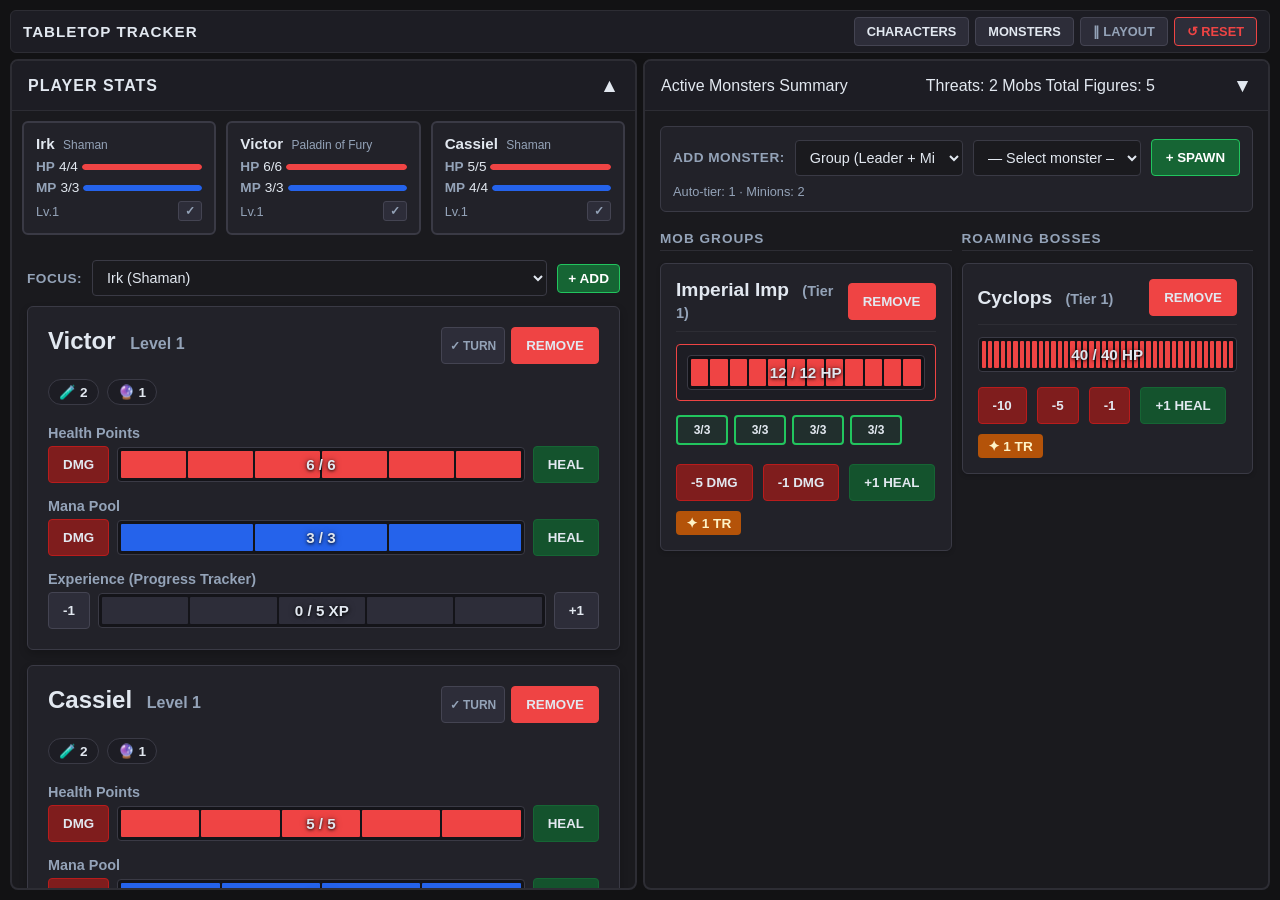
==== commit 2f0c9125: "updates to layout and functionnality" ====
--- a/index.html
+++ b/index.html
@@ -10,12 +10,21 @@
     <link rel="manifest" href="./manifest.json">
 </head>
 <body>
-    <div id="app" data-game-engine="massive-darkness-2" class="layout-vertical">
+    <div id="app" data-game-engine="massive-darkness-2">
         
-        <!-- Layout Toggle -->
-        <div id="layout-bar">
-            <span id="layout-toggle" class="layout-btn" title="Toggle horizontal/vertical layout">‖</span>
-        </div>
+        <!-- Top Navigation Bar (always pinned on top) -->
+        <nav id="top-nav">
+            <span class="nav-title">TABLETOP TRACKER</span>
+            <div class="nav-actions">
+                <button class="nav-btn" id="nav-characters">CHARACTERS</button>
+                <button class="nav-btn" id="nav-monsters">MONSTERS</button>
+                <button class="nav-btn nav-toggle" id="nav-layout" title="Toggle horizontal/vertical layout">‖ LAYOUT</button>
+                <button class="nav-btn nav-reset" id="nav-reset" title="Reset to defaults">↺ RESET</button>
+            </div>
+        </nav>
+
+        <!-- Frames container (gets layout direction class) -->
+        <div id="frames-container" class="layout-horizontal">
 
         <!-- Player Frame -->
         <section id="player-frame" class="frame expanded">
@@ -35,12 +44,24 @@
                     <select id="character-selector" class="selector-select">
                         <option value="">— Select character —</option>
                     </select>
+                    <button class="btn btn-add" id="btn-add-character" style="font-size:0.85rem;padding:6px 10px;">+ ADD</button>
                 </div>
+
+                <!-- Player detail cards container (for player2+) -->
+                <div id="player-detail-cards"></div>
 
                 <!-- Focused character detail -->
                 <div class="focused-character-card" data-character-id="player1">
                     <div class="focused-header">
                         <h2><span class="char-name">Elias</span> <span class="level-indicator">Level <span class="char-lvl">2</span></span></h2>
+                        <div class="focused-actions">
+                            <button class="btn btn-step turn-done-btn" id="btn-turn-done" data-player-id="player1">✓ TURN</button>
+                            <button class="btn alert-btn remove-player-trigger" data-player-id="player1">REMOVE</button>
+                        </div>
+                    </div>
+                    <div class="potion-row">
+                        <span class="potion-chip" id="hp-potion" data-potion="hp">🧪 <span class="potion-count">2</span></span>
+                        <span class="potion-chip" id="mp-potion" data-potion="mp">🔮 <span class="potion-count">1</span></span>
                     </div>
                     
                     <div class="stat-slider-group">
@@ -81,7 +102,7 @@
         </section>
 
         <!-- Monster Frame -->
-        <section id="monster-frame" class="frame collapsed">
+        <section id="monster-frame" class="frame expanded">
             <div class="resume-hud" data-toggle-frame="monster-frame">
                 <span class="frame-title">Active Monsters Summary</span>
                 <div class="hud-mini-stats">
@@ -91,7 +112,7 @@
                 <div class="hud-toggle-icon">▼</div>
             </div>
 
-            <div class="frame-content scrollable">
+            <div class="frame-content scrollable" id="monster-cards-scroll">
                 <div id="monster-selector-panel" class="monster-selector-panel">
                     <div class="selector-row">
                         <span class="selector-label">ADD MONSTER:</span>
@@ -108,10 +129,11 @@
                         <span>Auto-tier: <span id="auto-tier-display">1</span> · Minions: <span id="auto-minion-display">2</span></span>
                     </div>
                 </div>
-
                 <div id="monster-cards-container"></div>
             </div>
         </section>
+
+        </div><!-- /frames-container -->
 
     </div>
     <script src="./src/js/ui-controller.js"></script>
--- a/src/css/core.css
+++ b/src/css/core.css
@@ -37,29 +37,8 @@
     margin: 0;
 }
 
-/* Layout Toggle Bar */
-#layout-bar {
-    display: flex;
-    justify-content: flex-end;
-    padding: 2px 4px;
-    background: transparent;
-}
-.layout-btn {
-    cursor: pointer;
-    color: var(--taphous5e-dark-text-secondary);
-    font-size: 1.2rem;
-    padding: 2px 8px;
-    border: 1px solid var(--taphous5e-dark-border);
-    border-radius: 4px;
-    user-select: none;
-}
-.layout-btn:hover {
-    color: var(--taphous5e-dark-text-primary);
-    background-color: var(--taphous5e-dark-button-hover);
-}
-
-/* App layout: vertical (default) */
-#app.layout-vertical {
+/* App container: nav always on top, frames fill rest */
+#app {
     display: flex;
     flex-direction: column;
     height: 100vh;
@@ -68,14 +47,97 @@
     gap: 6px;
 }
 
-/* App layout: horizontal */
-#app.layout-horizontal {
-    display: flex;
+/* Top Navigation Bar */
+#top-nav {
+    display: flex;
+    justify-content: space-between;
+    align-items: center;
+    padding: 6px 12px;
+    background-color: var(--taphous5e-dark-bg-2);
+    border: 1px solid var(--taphous5e-dark-border);
+    border-radius: 6px;
+    user-select: none;
+    gap: 10px;
+    flex-shrink: 0;
+}
+
+.nav-title {
+    font-weight: bold;
+    font-size: 0.95rem;
+    color: var(--taphous5e-dark-text-primary);
+    letter-spacing: 1px;
+    white-space: nowrap;
+}
+
+.nav-actions {
+    display: flex;
+    gap: 6px;
+    flex-wrap: wrap;
+    justify-content: flex-end;
+}
+
+.nav-btn {
+    background-color: var(--taphous5e-dark-button-bg);
+    color: var(--taphous5e-dark-text-primary);
+    border: 1px solid var(--taphous5e-dark-button-border);
+    padding: 6px 12px;
+    font-size: 0.8rem;
+    font-weight: bold;
+    border-radius: 4px;
+    cursor: pointer;
+    white-space: nowrap;
+    transition: background-color 0.2s;
+}
+.nav-btn:hover {
+    background-color: var(--taphous5e-dark-button-hover);
+}
+
+.nav-toggle {
+    color: var(--taphous5e-dark-text-secondary);
+}
+.nav-toggle:hover {
+    color: var(--taphous5e-dark-text-primary);
+}
+
+.nav-reset {
+    color: var(--taphous5e-dark-highlight-red);
+    border-color: var(--taphous5e-dark-highlight-red);
+}
+.nav-add {
+    color: #22c55e;
+    border-color: #22c55e;
+}
+.nav-add:hover {
+    background-color: #166534;
+    color: #fff;
+}
+
+.nav-reset:hover {
+    background-color: var(--taphous5e-dark-damage-btn-bg);
+}
+
+/* Quick spawn panel */
+.quick-spawn-panel {
+    background-color: var(--taphous5e-dark-bg-3);
+    border: 1px solid var(--taphous5e-dark-border-light);
+    border-radius: 6px;
+    padding: 10px;
+    flex-shrink: 0;
+}
+
+/* Frames container — gets layout class */
+#frames-container {
+    display: flex;
+    gap: 6px;
+    flex: 1;
+    min-height: 0;
+}
+
+#frames-container.layout-vertical {
+    flex-direction: column;
+}
+#frames-container.layout-horizontal {
     flex-direction: row;
-    height: 100vh;
-    width: 100vw;
-    padding: 10px;
-    gap: 6px;
 }
 
 /* Frame - AND behavior (each frame toggles independently) */
@@ -89,11 +151,11 @@
     transition: flex 0.3s ease;
 }
 
-#app.layout-vertical .frame.expanded {
+#frames-container.layout-vertical .frame.expanded {
     flex: 1;
     min-height: 100px;
 }
-#app.layout-horizontal .frame.expanded {
+#frames-container.layout-horizontal .frame.expanded {
     flex: 1;
     min-width: 200px;
 }
@@ -107,7 +169,7 @@
 .frame.collapsed {
     flex: 0 0 auto;
 }
-#app.layout-horizontal .frame.collapsed {
+#frames-container.layout-horizontal .frame.collapsed {
     flex: 0 0 auto;
     min-width: 50px;
 }
@@ -211,7 +273,6 @@
     cursor: default;
 }
 
-/* Text overlay on top of segmented bars */
 .bar-text {
     position: absolute;
     z-index: 2;
@@ -261,7 +322,6 @@
     background-color: #2d2d39;
 }
 
-/* Colors for the squares */
 .hp-vector .segment.filled,
 .entity-health-block.encounter-bar .segment.filled { background-color: var(--taphous5e-dark-highlight-red); }
 .mana-vector .segment.filled { background-color: var(--taphous5e-dark-highlight-blue); }
--- a/src/css/players.css
+++ b/src/css/players.css
@@ -1,8 +1,13 @@
 /* Player Frame Specific Styles */
-#player-frame .frame-content {
-    grid-template-columns: 1fr;
-    height: calc(100% - 50px);
-    gap: 10px;
+#player-frame.frame {
+    display: flex;
+    flex-direction: column;
+    min-height: 0;
+}
+#player-frame.frame.expanded .frame-content {
+    display: block;
+    flex: 1;
+    min-height: 0;
     padding: 15px;
     overflow-y: auto;
 }
@@ -37,6 +42,27 @@
     grid-template-columns: repeat(auto-fit, minmax(180px, 1fr));
     gap: 10px;
     padding: 10px;
+}
+
+/* Mini turn button */
+.mini-turn-btn {
+    background-color: var(--taphous5e-dark-button-bg);
+    color: var(--taphous5e-dark-text-secondary);
+    border: 1px solid var(--taphous5e-dark-button-border);
+    padding: 2px 6px;
+    font-size: 0.75rem;
+    font-weight: bold;
+    border-radius: 3px;
+    cursor: pointer;
+    margin-left: auto;
+}
+.mini-turn-btn:hover {
+    background-color: var(--taphous5e-dark-button-hover);
+}
+.mini-turn-btn.toggled {
+    background-color: #166534;
+    border-color: #22c55e;
+    color: #fff;
 }
 
 .player-mini-card {
@@ -113,6 +139,24 @@
     font-size: 0.8rem;
 }
 
+/* Player detail cards container */
+#player-detail-cards {
+    display: flex;
+    flex-direction: column;
+    gap: 15px;
+    margin-top: 10px;
+}
+.detail-card {
+    border: 1px solid var(--taphous5e-dark-border-light);
+    background-color: var(--taphous5e-dark-bg-3);
+}
+.detail-card .potion-chip {
+    cursor: pointer;
+}
+.detail-card .potion-chip:hover {
+    background-color: var(--taphous5e-dark-bg-4);
+}
+
 /* Character selector at top of lower section */
 .character-selector-row {
     display: flex;
@@ -147,9 +191,58 @@
     box-shadow: 0 4px 8px rgba(0, 0, 0, 0.2);
 }
 
+.focused-header {
+    display: flex;
+    justify-content: space-between;
+    align-items: flex-start;
+}
 .focused-header h2 {
     color: var(--taphous5e-dark-text-primary);
     margin-bottom: 5px;
+}
+.focused-actions {
+    display: flex;
+    gap: 6px;
+    flex-shrink: 0;
+}
+.turn-done-btn {
+    font-size: 0.75rem;
+    padding: 4px 8px;
+    background-color: var(--taphous5e-dark-button-bg);
+    border-color: var(--taphous5e-dark-button-border);
+    color: var(--taphous5e-dark-text-secondary);
+    border-radius: 4px;
+}
+.turn-done-btn.toggled {
+    background-color: #166534;
+    border-color: #22c55e;
+    color: #fff;
+}
+
+/* Potion chips */
+.potion-row {
+    display: flex;
+    gap: 8px;
+    margin-bottom: 5px;
+}
+.potion-chip {
+    display: inline-flex;
+    align-items: center;
+    gap: 4px;
+    background-color: var(--taphous5e-dark-bg-2);
+    border: 1px solid var(--taphous5e-dark-border-light);
+    padding: 4px 10px;
+    border-radius: 20px;
+    font-size: 0.85rem;
+    cursor: pointer;
+    user-select: none;
+}
+.potion-chip:hover {
+    background-color: var(--taphous5e-dark-bg-4);
+}
+.potion-chip .potion-count {
+    font-weight: bold;
+    color: var(--taphous5e-dark-text-primary);
 }
 
 .level-indicator {
--- a/src/css/monsters.css
+++ b/src/css/monsters.css
@@ -1,9 +1,14 @@
 /* Monster Frame Specific Styles */
-#monster-frame .frame-content {
-    grid-template-columns: 1fr;
-    height: calc(100% - 50px);
+#monster-frame.frame {
+    display: flex;
+    flex-direction: column;
+    min-height: 0;
+}
+#monster-frame.frame.expanded .frame-content {
+    display: block;
+    flex: 1;
+    min-height: 0;
     padding: 15px;
-    gap: 15px;
     overflow-y: auto;
 }
 
@@ -64,6 +69,97 @@
     font-size: 0.8rem;
     display: flex;
     gap: 10px;
+}
+
+/* Monster cards container: mobs left, roaming right */
+#monster-cards-container {
+    display: grid;
+    grid-template-columns: 1fr 1fr;
+    gap: 10px;
+    margin-top: 15px;
+}
+
+.monster-column {
+    display: flex;
+    flex-direction: column;
+    gap: 8px;
+}
+.monster-column-header {
+    color: var(--taphous5e-dark-text-secondary);
+    font-size: 0.85rem;
+    font-weight: bold;
+    text-transform: uppercase;
+    letter-spacing: 1px;
+    padding: 4px 0;
+    border-bottom: 1px solid var(--taphous5e-dark-border);
+    margin-bottom: 4px;
+}
+
+/* Compact fig blocks */
+.fig-compact-row {
+    display: flex;
+    gap: 6px;
+    padding: 4px 0;
+    flex-wrap: wrap;
+}
+.fig-compact-block {
+    background-color: var(--taphous5e-dark-bg-2);
+    border: 2px solid var(--taphous5e-dark-border-light);
+    border-radius: 4px;
+    padding: 6px 4px;
+    min-width: 48px;
+    width: 52px;
+    display: flex;
+    flex-direction: column;
+    align-items: center;
+    gap: 3px;
+}
+.fig-compact-block .fig-hp-text {
+    font-size: 0.75rem;
+    font-weight: bold;
+    color: var(--taphous5e-dark-text-primary);
+}
+.fig-compact-block .fig-inner-bar {
+    display: flex;
+    gap: 1px;
+    width: 100%;
+    height: 8px;
+}
+.fig-inner-segment {
+    flex: 1;
+    border-radius: 1px;
+    background-color: #2d2d39;
+}
+.fig-inner-segment.filled {
+    background-color: var(--taphous5e-dark-highlight-red);
+}
+
+/* Alive state */
+.fig-compact-block.alive {
+    border-color: #22c55e;
+    background-color: rgba(34, 197, 94, 0.08);
+}
+.fig-compact-block.alive .fig-inner-segment.filled {
+    background-color: #22c55e;
+}
+
+/* Partial state */
+.fig-compact-block.partial {
+    border-color: var(--taphous5e-dark-highlight-orange);
+    background-color: rgba(217, 119, 6, 0.08);
+}
+.fig-compact-block.partial .fig-inner-segment.filled {
+    background-color: var(--taphous5e-dark-highlight-orange);
+}
+
+/* Dead state */
+.fig-compact-block.dead {
+    opacity: 0.35;
+    border-color: #333;
+    background-color: var(--taphous5e-dark-bg-0);
+}
+.fig-compact-block.dead .fig-hp-text {
+    color: var(--taphous5e-dark-highlight-red);
 }
 
 /* --- Monster Card --- */
@@ -152,73 +248,7 @@
     padding: 4px 0;
 }
 
-/* Sub-header between total bar and minion grid */
-.figurines-header {
-    display: flex;
-    align-items: center;
-    gap: 8px;
-    margin-top: 4px;
-    margin-bottom: 2px;
-    padding: 2px 0;
-}
-.figurines-header span {
-    color: var(--taphous5e-dark-text-secondary);
-    font-size: 0.8rem;
-    font-weight: bold;
-    text-transform: uppercase;
-    letter-spacing: 1px;
-}
-.figurines-header hr {
-    flex: 1;
-    border: none;
-    border-top: 1px solid var(--taphous5e-dark-border);
-}
-
-/* Each figurine box */
-.minions-grid .entity-health-block {
-    background-color: var(--taphous5e-dark-bg-3);
-    border: 2px solid var(--taphous5e-dark-border-light);
-    padding: 12px 8px;
-    border-radius: 6px;
-    min-height: 70px;
-    display: flex;
-    flex-direction: column;
-    justify-content: center;
-    align-items: center;
-}
-
-.minions-grid .entity-health-block.leader {
-    border-color: var(--taphous5e-dark-highlight-red);
-    background-color: var(--taphous5e-dark-bg-2);
-}
-
-/* Alive state */
-.minions-grid .entity-health-block.alive {
-    border-color: #22c55e;
-}
-.minions-grid .entity-health-block.alive .mini-health-dot {
-    color: #22c55e;
-}
-
-/* Partial/damaged state */
-.minions-grid .entity-health-block.partial {
-    border-color: var(--taphous5e-dark-highlight-orange);
-    background-color: rgba(217, 119, 6, 0.1);
-}
-.minions-grid .entity-health-block.partial .mini-health-dot {
-    color: var(--taphous5e-dark-highlight-orange);
-}
-
-/* Dead state */
-.minions-grid .entity-health-block.dead {
-    opacity: 0.4;
-    background-color: var(--taphous5e-dark-bg-0);
-    border-color: #333;
-    text-decoration: line-through;
-}
-.minions-grid .entity-health-block.dead .mini-health-dot {
-    color: var(--taphous5e-dark-highlight-red);
-}
+
 
 /* Monster Controls */
 .monster-controls {
@@ -259,6 +289,9 @@
     .monster-controls {
         justify-content: center;
     }
+    #monster-cards-container {
+        grid-template-columns: 1fr;
+    }
     .selector-row {
         flex-direction: column;
         align-items: stretch;
